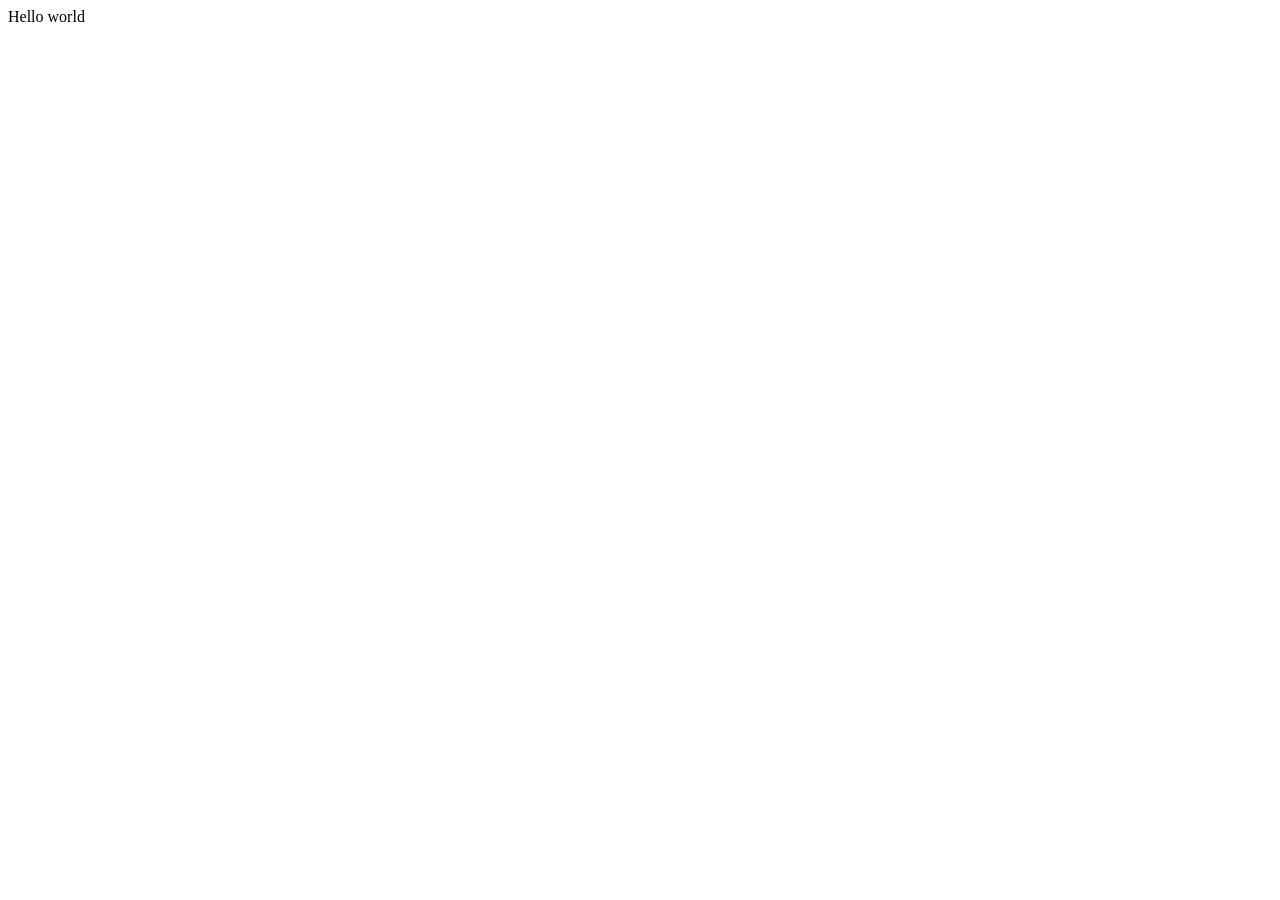
==== index.html @ 53797364 "feat: add 2 failes" ====
<!DOCTYPE html>
<html lang="en">
<head>
   <meta charset="UTF-8">
   <meta http-equiv="X-UA-Compatible" content="IE=edge">
   <meta name="viewport" content="width=device-width, initial-scale=1.0">
   <title>Document</title>
</head>
<body>
   Hello world
</body>
</html>
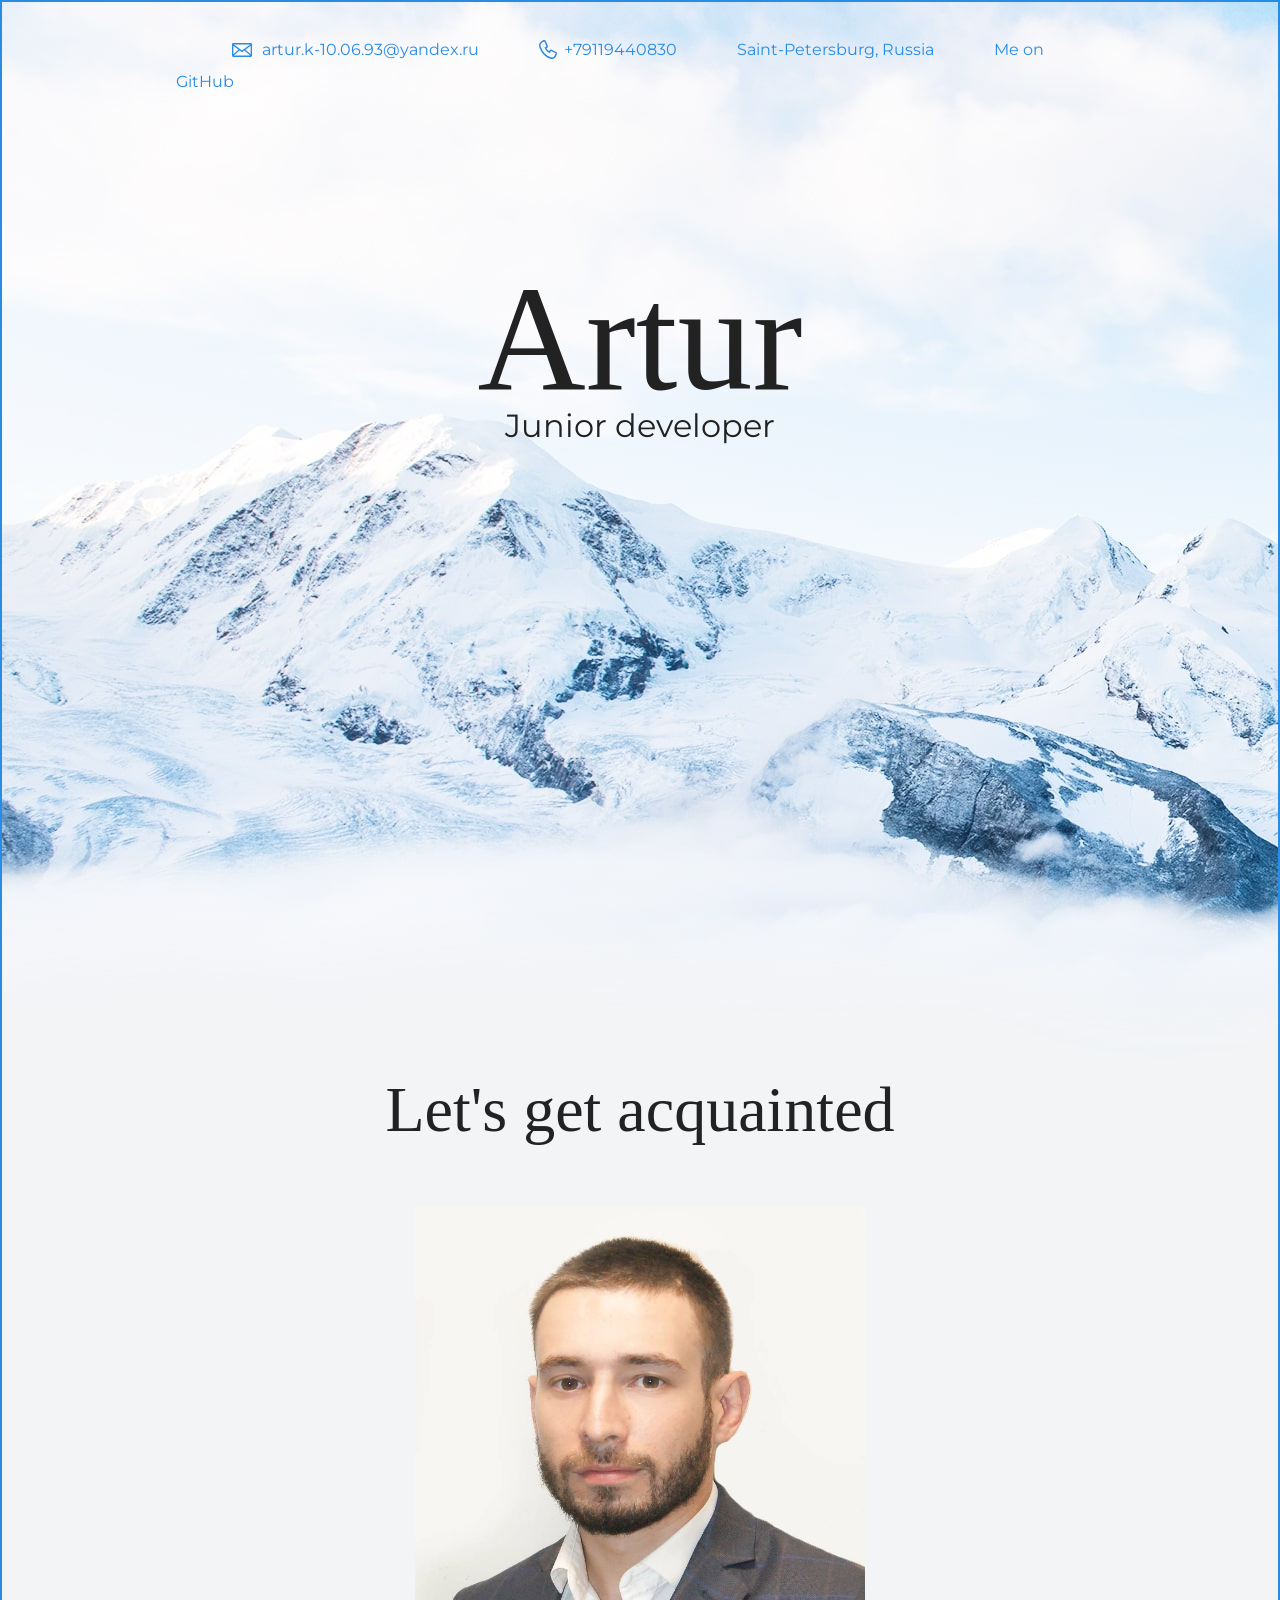
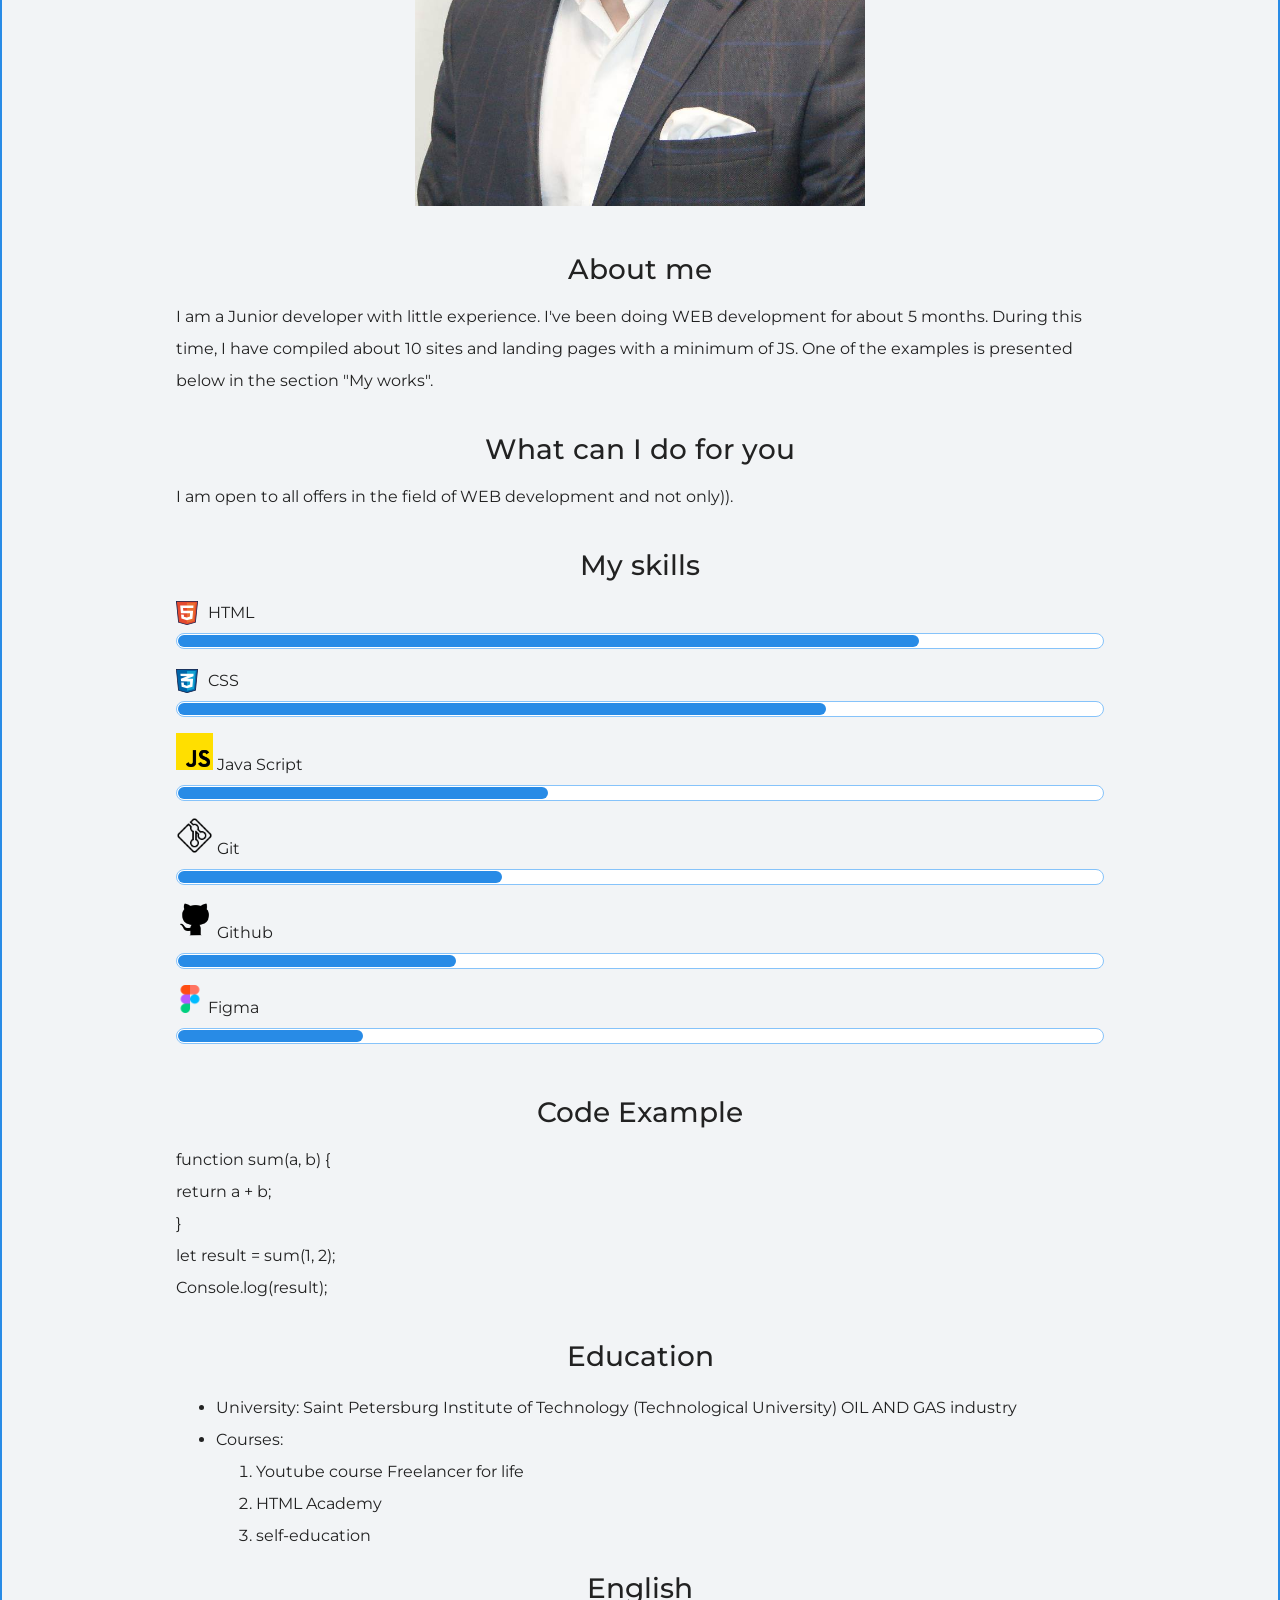
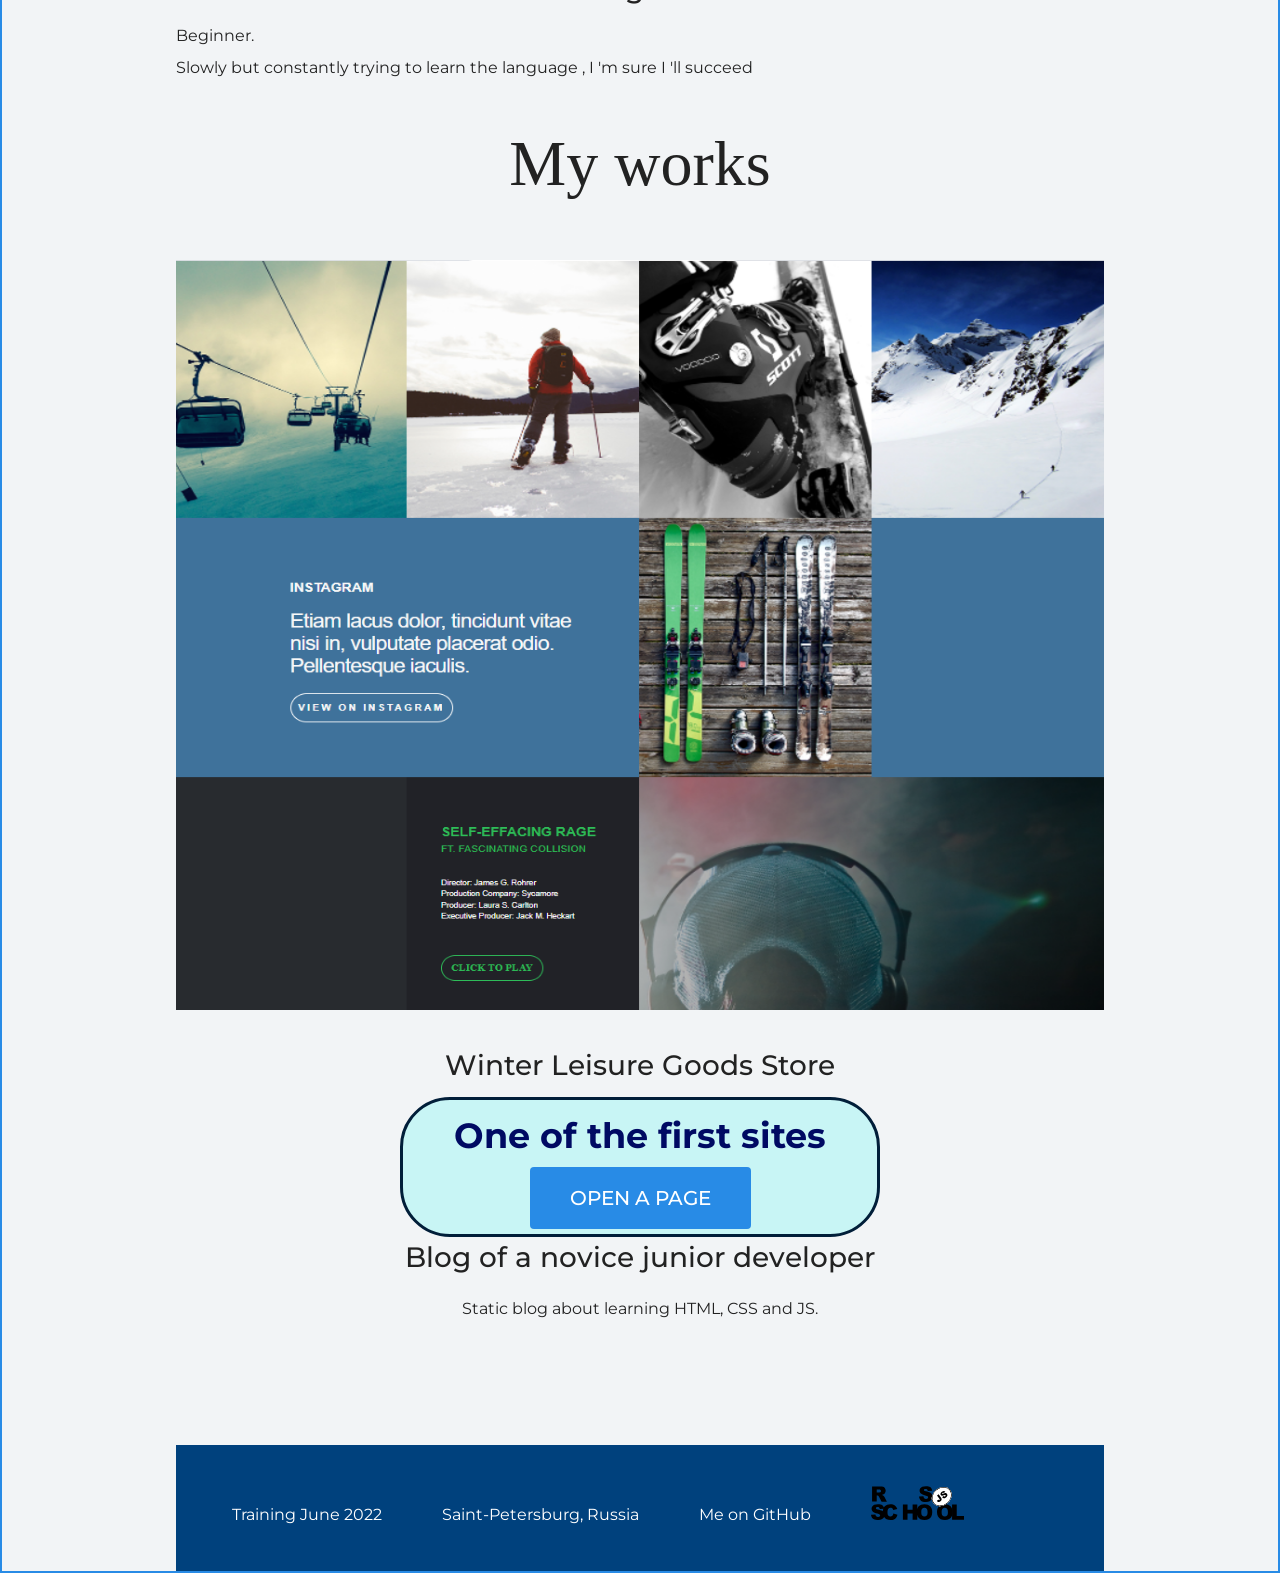
==== commit c86efd38: "feat:copy failes" ====
--- a/index.html
+++ b/index.html
@@ -1,12 +1,90 @@
 <!DOCTYPE html>
-<html lang="en">
-<head>
-   <meta charset="UTF-8">
-   <meta http-equiv="X-UA-Compatible" content="IE=edge">
-   <meta name="viewport" content="width=device-width, initial-scale=1.0">
-   <title>Document</title>
-</head>
-<body>
-   Hello world
-</body>
+<html lang="ru">
+  <head>
+    <meta charset="UTF-8">
+    <link rel="stylesheet" href="style.css">
+    <link href="https://fonts.googleapis.com/css?family=Montserrat:400,500,700|Old+Standard+TT&display=swap&subset=cyrillic" rel="stylesheet">
+    <title>VC Junior Developer</title>
+  </head>
+
+  <body>
+    <div class="container">
+    <header class="page-header">
+      <a class="header-email" href="https://mail.yandex.ru" target="_blank">artur.k-10.06.93@yandex.ru</a>
+      <a class="header-phone" href="tel:+79119440830" target="_blank">+79119440830</a>
+      <a class="Location" href="https://en.wikipedia.org/wiki/Saint_Petersburg" target="_blank">Saint-Petersburg, Russia</a>
+      <a class="GitHub" href="https://github.com/artur13131313" target="_blank">Me on GitHub</a>
+    </header>
+    <main>
+      <section class="hero-image">
+        <h1 class="heading">Artur</h1>
+        <p>Junior developer</p>
+      </section>
+  
+      <section class="intro">
+        <h2 class="subheading">Let's get acquainted</h2>
+        <figure class="user-image">
+          <img src="files/user.jpg" width="450" height="600" alt="My photo">
+        </figure>
+        <h3>About me</h3>
+        <p>I am a Junior developer with little experience. I've been doing WEB development for about 5 months. During this time, I have compiled about 10 sites and landing pages with a minimum of JS. One of the examples is presented below in the section "My works".</p>
+        <h3>What can I do for you</h3>
+        <p>I am open to all offers in the field of WEB development and not only)).</p>
+        <div class="skills"> <h3> My skills</h3></div>
+        <dl class="skills-list">
+          <dt class="skill-html">HTML</dt>
+          <dd class="level"><div style="width: 80%;">80%</div></dd>
+          <dt class="skill-css">CSS</dt>
+          <dd class="level"><div style="width: 70%;">70%</div></dd>
+          <dt class="skill-js"><img src="img/js.png" alt="img-js"> Java Script</dt>
+          <dd class="level"><div style="width: 40%;">40%</div></dd>
+          <dt class="skill-git"><img src="img/git.png" alt="img-git"> Git</dt>
+          <dd class="level"><div style="width: 35%;">35%</div></dd>
+          <dt class="skill-github"><img src="img/github.png" alt="img-github"> Github</dt>
+          <dd class="level"><div style="width: 30%;">30%</div></dd>
+          <dt class="skill-figma"><img src="img/figma.png" alt="img-figma"> Figma</dt>
+          <dd class="level"><div style="width: 20%;">20%</div></dd>
+        </dl> <br>
+        <h3>Code Example</h3>
+        <p>function sum(a, b) { <br>
+          return a + b; <br>
+        } <br>
+        
+        let result = sum(1, 2); <br>
+        Console.log(result);</p>
+        <h3>Education</h3>
+        <ul>
+          <li>University: Saint Petersburg Institute of Technology (Technological University) OIL AND GAS industry</li>
+          <li>Courses: <ol>
+            <li>Youtube course Freelancer for life</li>
+            <li>HTML Academy</li>
+            <li>self-education</li>
+          </ol> </li>
+        </ul>
+        <h3>English</h3>
+        <p>Beginner. <br> Slowly but constantly trying to learn the language , I 'm sure I 'll succeed</p>
+      </section>
+  
+      <section class="portfolio">
+        <h2 class="subheading">My works</h2>
+        <figure class="project-image">
+          <img src="files/project.png" width="928" height="750" alt="Website of a home goods store">
+        </figure>
+        <h3>Winter Leisure Goods Store</h3>
+        <div class="my__fist__saite">
+          <p>One of the first sites</p>
+          <a class="button" href="project/index.html" target="_blank">Open a page</a>
+        </div>
+        <h3>Blog of a novice junior developer</h3>
+        <p>Static blog about learning HTML, CSS and JS.</p>
+      </section>
+    </main>
+    <footer class="page-footer">
+      <a class="year" href="https://rs.school/js/" target="_blank">Training June 2022</a>
+      <a class="Location" href="https://en.wikipedia.org/wiki/Saint_Petersburg" target="_blank">Saint-Petersburg, Russia</a>
+      <a class="GitHub" href="https://github.com/artur13131313" target="_blank">Me on GitHub</a>
+      <a class="rs" href="https://rs.school/js/" target="_blank"><img src="img/rs.svg" alt="img-rsschool"></a>
+    </footer>
+    </div>
+  </body>
 </html>
--- a/style.css
+++ b/style.css
@@ -0,0 +1,244 @@
+body {
+  margin: 0;
+  min-width: 960px;
+  font-family: "Montserrat", "Helvetica", "Arial", sans-serif;
+  font-size: 16px;
+  line-height: 32px;
+  color: #222222;
+  background-color: #f2f4f6;
+  background-image: url("img/hero-bg.jpg");
+  background-repeat: no-repeat;
+  border: #288be6 solid 2px;
+}
+
+.container {
+  max-width: 928px;
+  margin: 0 auto;
+  padding: 0 16px;
+}
+
+.page-header {
+  margin: 0 0 160px;
+  padding: 32px 0 32px;
+  font-size: 16px;
+}
+
+.page-header .container,
+.page-footer .container {
+  max-width: 1408px;
+  text-align: right;
+}
+
+.page-header a {
+  margin-left: 56px;
+  color: #288be6;
+  text-decoration: none;
+  background-repeat: no-repeat;
+  background-position: left;
+}
+.rs img{
+  max-width: 10%;
+  max-height: 10%;
+}
+.header-email {
+  padding-left: 30px;
+  background-image: url("img/icon-email-header.svg");
+}
+
+.header-phone {
+  padding-left: 25px;
+  background-image: url("img/icon-phone-header.svg");
+}
+
+.hero-image {
+  margin-bottom: 620px;
+  text-align: center;
+}
+
+.hero-image .container {
+  max-width: 1408px;
+  text-align: center;
+}
+
+.heading {
+  margin: 0 0 16px;
+  font-family: "Old Standard TT", "Times", "Times New Roman", serif;
+  font-size: 150px;
+  line-height: 96px;
+  font-weight: 500;
+}
+
+.hero-image p {
+  margin: 0;
+  font-size: 32px;
+  line-height: 48px;
+}
+
+.intro {
+  margin: 0 0 40px;
+}
+
+.subheading {
+  margin: 0 0 56px;
+  font-family: "Old Standard TT", "Times", "Times New Roman", serif;
+  font-size: 64px;
+  line-height: 80px;
+  font-weight: 400;
+  text-align: center;
+}
+
+.user-image {
+  margin: 0 0 32px;
+  text-align: center;
+}
+
+.intro h3,
+.portfolio h3 {
+  text-align: center;
+  margin: 0 0 12px;
+  font-size: 28px;
+  line-height: 40px;
+  font-weight: 500;
+}
+
+.intro p {
+  margin: 0 0 32px;
+}
+
+.skills-list {
+  margin: 0;
+  padding: 0;
+}
+
+.skills-list dt {
+  background-repeat: no-repeat;
+  background-position: left;
+}
+
+.skill-html {
+  padding-left: 32px;
+  background-image: url("img/icon-html.svg");
+}
+
+.skill-css {
+  padding-left: 32px;
+  background-image: url("img/icon-css.svg");
+}
+
+.skill-git img {
+  max-width: 4%;
+  max-height: 4%;
+}
+
+.skill-figma img {
+  max-width: 3%;
+  max-height: 3%;
+}
+.skill-js img {
+  max-width: 4%;
+  max-height: 4%;
+}
+.skill-github img {
+  max-width: 4%;
+  max-height: 4%;
+}
+
+.level {
+  margin: 4px 0 16px;
+  padding: 0;
+  height: 14px;
+  font-size: 0;
+  background-color: #ffffff;
+  border: 1px solid #86c3fa;
+  border-radius: 8px;
+}
+
+.level div {
+  margin: 1px;
+  height: 12px;
+  background-color: #288be6;
+  border-radius: 6px;
+}
+
+.portfolio {
+  margin: 0 0 120px;
+}
+
+.projects {
+  margin: 0;
+  padding: 0;
+  list-style: none;
+}
+
+.projects li {
+  margin: 0 0 80px;
+}
+
+.project-image {
+  margin: 0 0 24px;
+  text-align: center;
+}
+
+.projects p {
+  margin: 0 0 24px;
+}
+
+.button {
+  padding: 15px 40px;
+  display: inline-block;
+  vertical-align: baseline;
+  text-decoration: none;
+  text-transform: uppercase;
+  border-radius: 4px;
+  background-color: #288be6;
+  color: #ffffff;
+  font-size: 20px;
+  font-weight: 500;
+}
+.button:hover {
+  background-color: blue;
+  color: magenta;
+}
+
+.page-footer {
+  padding: 40px 0;
+  background-color: #00417d;
+}
+
+.page-footer a {
+  margin-left: 56px;
+  color: #ffffff;
+  text-decoration: none;
+  background-repeat: no-repeat;
+  background-position: left;
+}
+
+.footer-email {
+  padding-left: 30px;
+  background-image: url("img/icon-email-footer.svg");
+}
+
+.footer-phone {
+  padding-left: 25px;
+  background-image: url("img/icon-phone-footer.svg");
+}
+
+.portfolio {
+  text-align: center;
+}
+
+.my__fist__saite {
+  background-color: rgb(200, 245, 245);
+  max-width: 50%;
+  margin: 0 auto;
+  border: #011e39 solid 3px;
+  padding: 5px;
+  border-radius: 50px;
+}
+
+.my__fist__saite p {
+  font-size: 35px;
+  margin: 15px;
+  font-weight: 700;
+  color: rgb(0, 10, 99);
+}
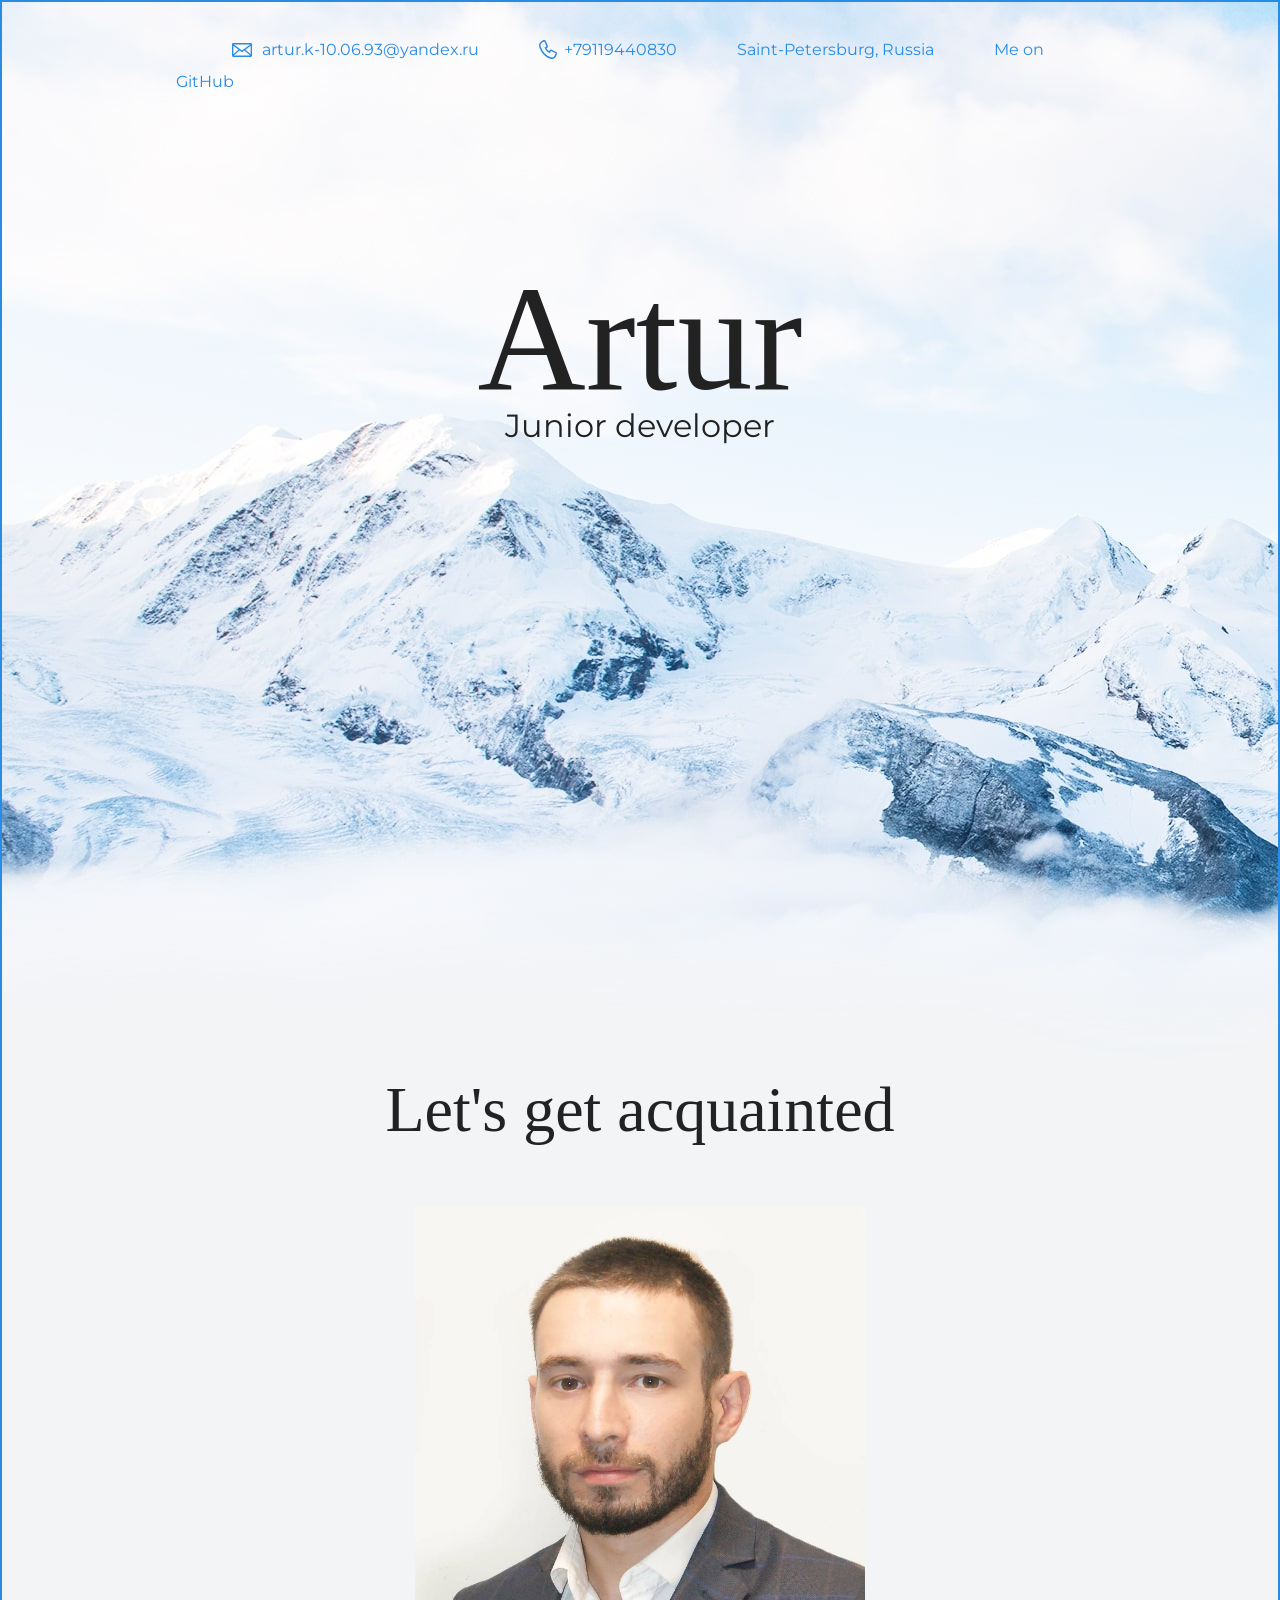
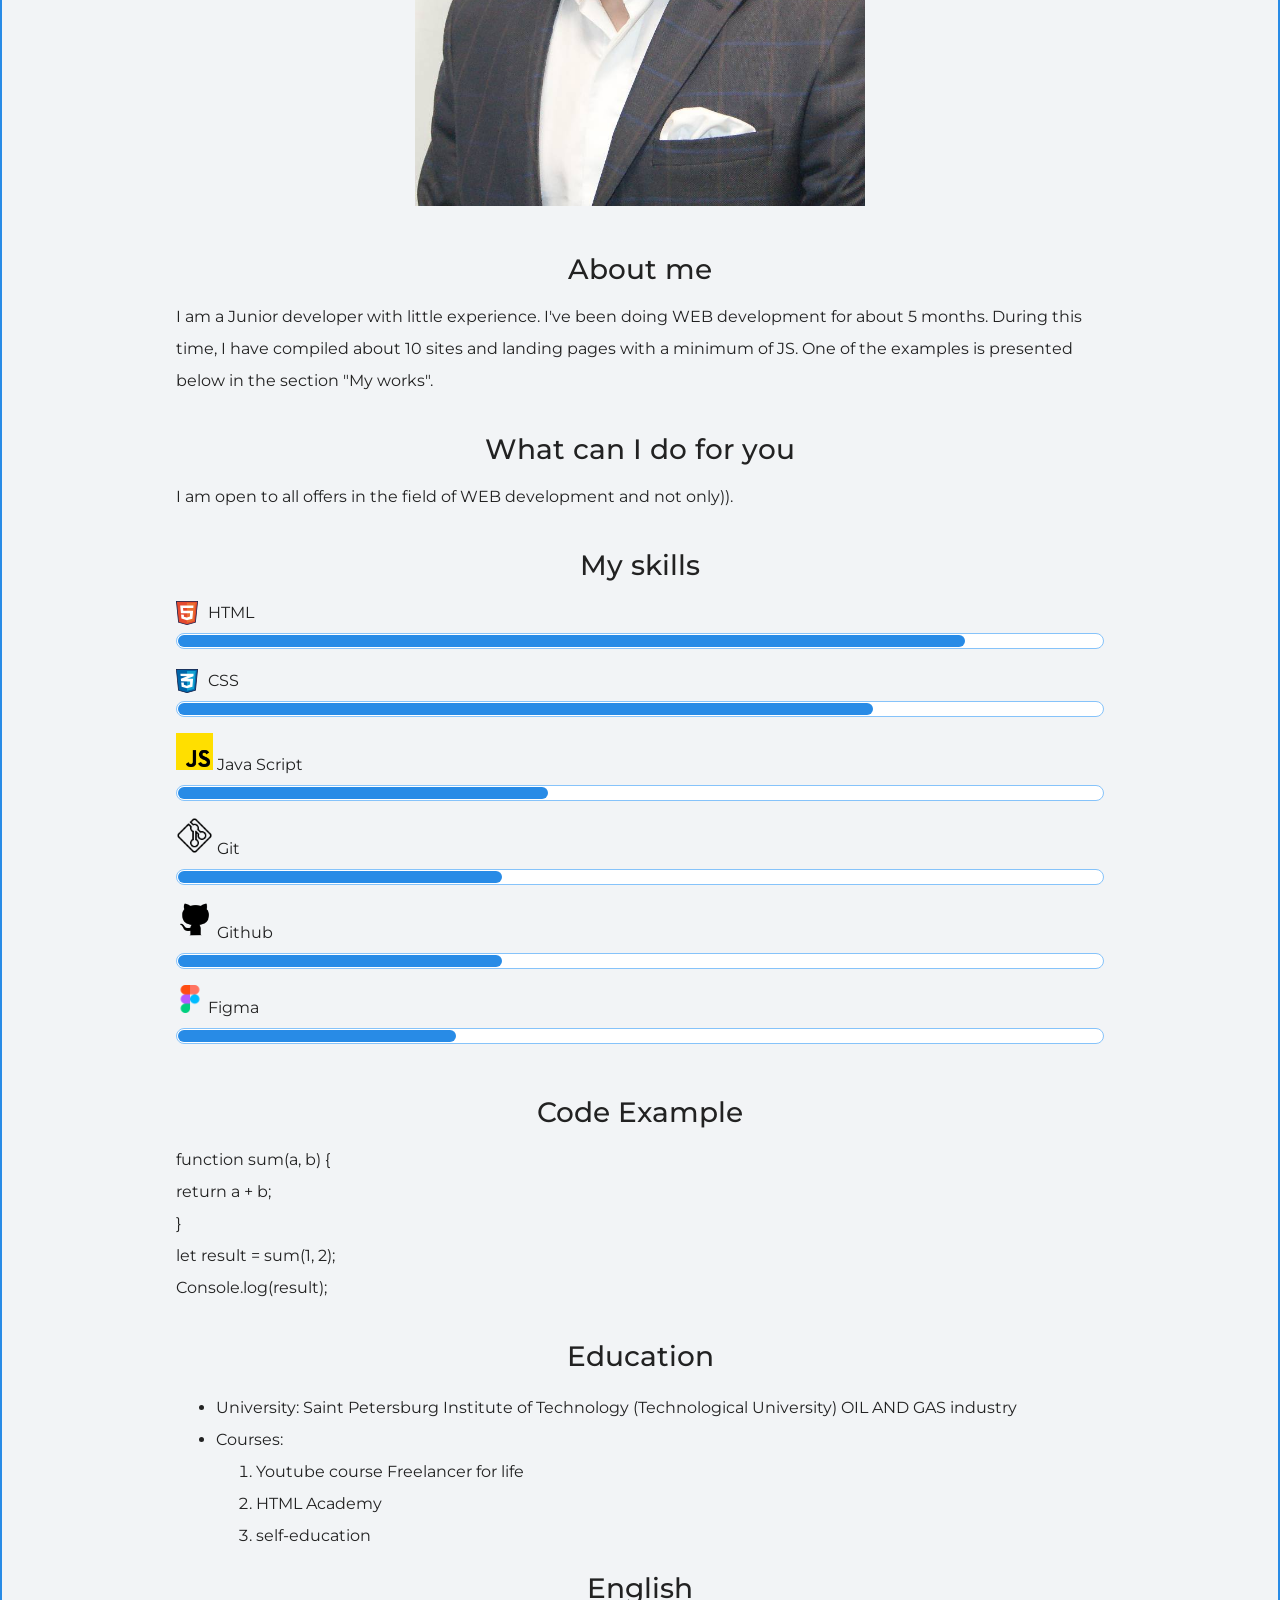
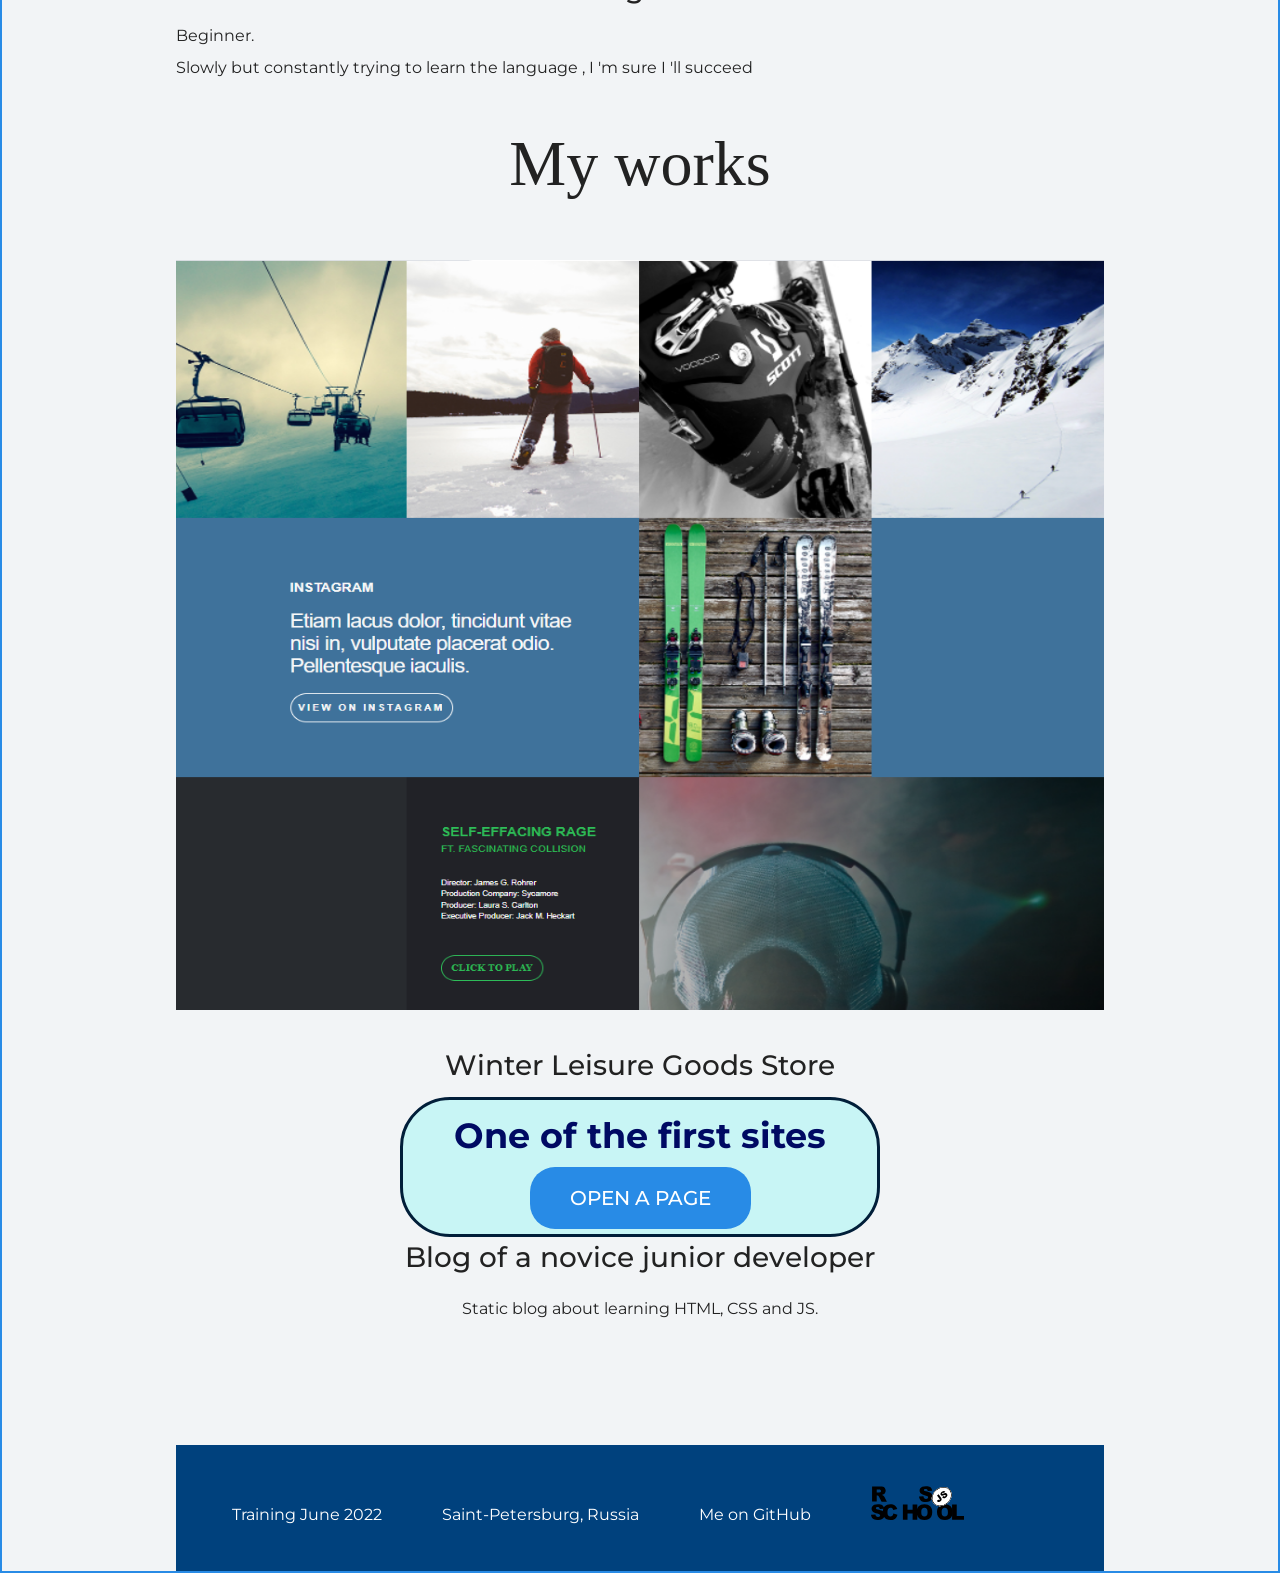
==== commit bebfd0fd: "feat: new css and html modified" ====
--- a/index.html
+++ b/index.html
@@ -3,17 +3,19 @@
   <head>
     <meta charset="UTF-8">
     <link rel="stylesheet" href="style.css">
-    <link href="https://fonts.googleapis.com/css?family=Montserrat:400,500,700|Old+Standard+TT&display=swap&subset=cyrillic" rel="stylesheet">
+    <link href="https://fonts.googleapis.com/css?family=Montserrat:400,500,700 Old+Standard+TT&display=swap&subset=cyrillic" rel="stylesheet">
     <title>VC Junior Developer</title>
   </head>
 
   <body>
     <div class="container">
     <header class="page-header">
-      <a class="header-email" href="https://mail.yandex.ru" target="_blank">artur.k-10.06.93@yandex.ru</a>
-      <a class="header-phone" href="tel:+79119440830" target="_blank">+79119440830</a>
-      <a class="Location" href="https://en.wikipedia.org/wiki/Saint_Petersburg" target="_blank">Saint-Petersburg, Russia</a>
-      <a class="GitHub" href="https://github.com/artur13131313" target="_blank">Me on GitHub</a>
+      <nav>
+        <a class="header-email" href="https://mail.yandex.ru" target="_blank">artur.k-10.06.93@yandex.ru</a>
+        <a class="header-phone" href="tel:+79119440830" target="_blank">+79119440830</a>
+        <a class="Location" href="https://en.wikipedia.org/wiki/Saint_Petersburg" target="_blank">Saint-Petersburg, Russia</a>
+        <a class="GitHub" href="https://github.com/artur13131313" target="_blank">Me on GitHub</a>
+      </nav>
     </header>
     <main>
       <section class="hero-image">
@@ -33,17 +35,17 @@
         <div class="skills"> <h3> My skills</h3></div>
         <dl class="skills-list">
           <dt class="skill-html">HTML</dt>
-          <dd class="level"><div style="width: 80%;">80%</div></dd>
+          <dd class="level"><div style="width: 85%;">85%</div></dd>
           <dt class="skill-css">CSS</dt>
-          <dd class="level"><div style="width: 70%;">70%</div></dd>
+          <dd class="level"><div style="width: 75%;">75%</div></dd>
           <dt class="skill-js"><img src="img/js.png" alt="img-js"> Java Script</dt>
           <dd class="level"><div style="width: 40%;">40%</div></dd>
           <dt class="skill-git"><img src="img/git.png" alt="img-git"> Git</dt>
           <dd class="level"><div style="width: 35%;">35%</div></dd>
           <dt class="skill-github"><img src="img/github.png" alt="img-github"> Github</dt>
+          <dd class="level"><div style="width: 35%;">35%</div></dd>
+          <dt class="skill-figma"><img src="img/figma.png" alt="img-figma"> Figma</dt>
           <dd class="level"><div style="width: 30%;">30%</div></dd>
-          <dt class="skill-figma"><img src="img/figma.png" alt="img-figma"> Figma</dt>
-          <dd class="level"><div style="width: 20%;">20%</div></dd>
         </dl> <br>
         <h3>Code Example</h3>
         <p>function sum(a, b) { <br>
--- a/style.css
+++ b/style.css
@@ -194,6 +194,7 @@
   color: #ffffff;
   font-size: 20px;
   font-weight: 500;
+  border-radius: 25px;
 }
 .button:hover {
   background-color: blue;
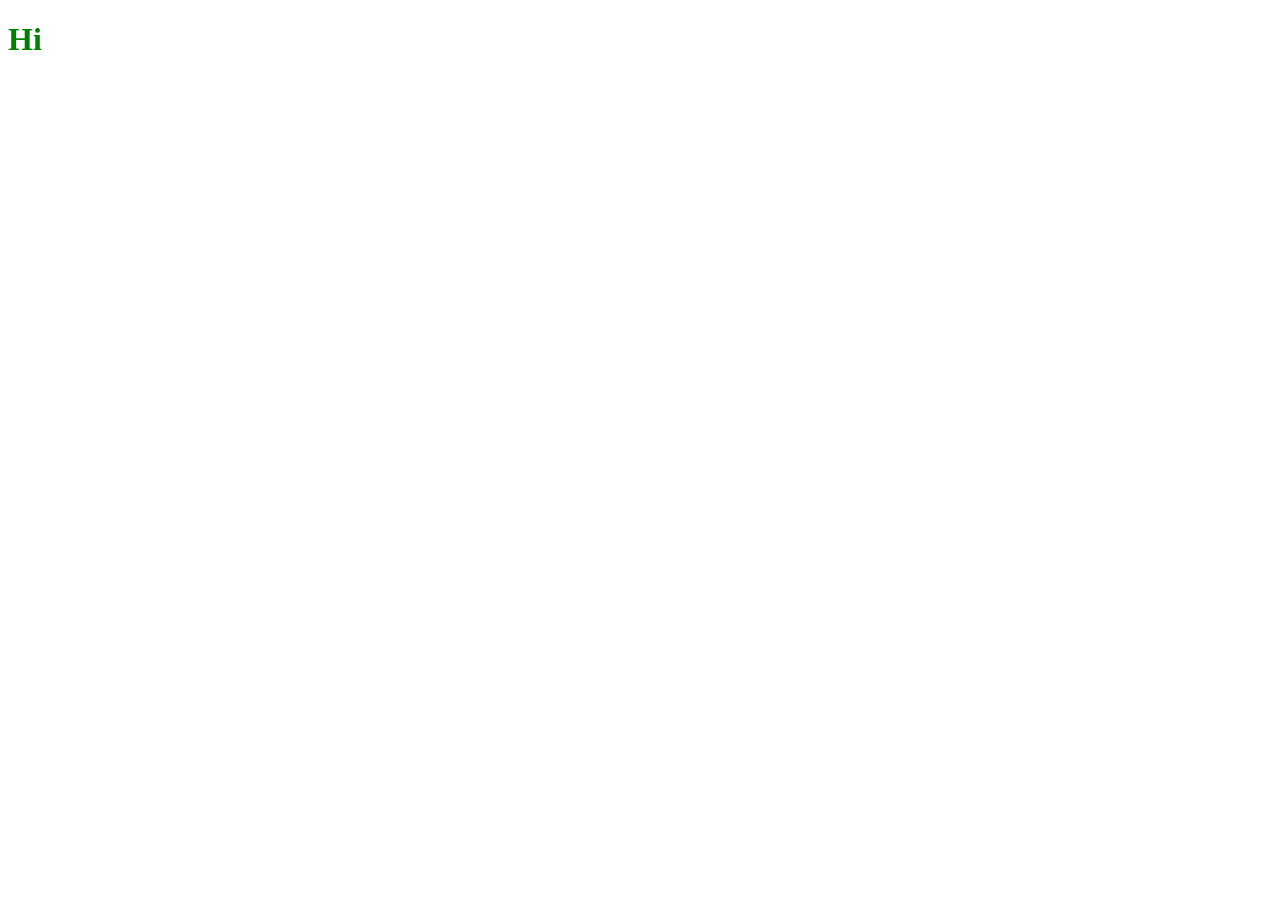
==== commit 9035fc8a: "feat: add html css file" ====
--- a/index.html
+++ b/index.html
@@ -1,92 +1,13 @@
-<!DOCTYPE html>
-<html lang="ru">
-  <head>
-    <meta charset="UTF-8">
-    <link rel="stylesheet" href="style.css">
-    <link href="https://fonts.googleapis.com/css?family=Montserrat:400,500,700 Old+Standard+TT&display=swap&subset=cyrillic" rel="stylesheet">
-    <title>VC Junior Developer</title>
-  </head>
-
-  <body>
-    <div class="container">
-    <header class="page-header">
-      <nav>
-        <a class="header-email" href="https://mail.yandex.ru" target="_blank">artur.k-10.06.93@yandex.ru</a>
-        <a class="header-phone" href="tel:+79119440830" target="_blank">+79119440830</a>
-        <a class="Location" href="https://en.wikipedia.org/wiki/Saint_Petersburg" target="_blank">Saint-Petersburg, Russia</a>
-        <a class="GitHub" href="https://github.com/artur13131313" target="_blank">Me on GitHub</a>
-      </nav>
-    </header>
-    <main>
-      <section class="hero-image">
-        <h1 class="heading">Artur</h1>
-        <p>Junior developer</p>
-      </section>
-  
-      <section class="intro">
-        <h2 class="subheading">Let's get acquainted</h2>
-        <figure class="user-image">
-          <img src="files/user.jpg" width="450" height="600" alt="My photo">
-        </figure>
-        <h3>About me</h3>
-        <p>I am a Junior developer with little experience. I've been doing WEB development for about 5 months. During this time, I have compiled about 10 sites and landing pages with a minimum of JS. One of the examples is presented below in the section "My works".</p>
-        <h3>What can I do for you</h3>
-        <p>I am open to all offers in the field of WEB development and not only)).</p>
-        <div class="skills"> <h3> My skills</h3></div>
-        <dl class="skills-list">
-          <dt class="skill-html">HTML</dt>
-          <dd class="level"><div style="width: 85%;">85%</div></dd>
-          <dt class="skill-css">CSS</dt>
-          <dd class="level"><div style="width: 75%;">75%</div></dd>
-          <dt class="skill-js"><img src="img/js.png" alt="img-js"> Java Script</dt>
-          <dd class="level"><div style="width: 40%;">40%</div></dd>
-          <dt class="skill-git"><img src="img/git.png" alt="img-git"> Git</dt>
-          <dd class="level"><div style="width: 35%;">35%</div></dd>
-          <dt class="skill-github"><img src="img/github.png" alt="img-github"> Github</dt>
-          <dd class="level"><div style="width: 35%;">35%</div></dd>
-          <dt class="skill-figma"><img src="img/figma.png" alt="img-figma"> Figma</dt>
-          <dd class="level"><div style="width: 30%;">30%</div></dd>
-        </dl> <br>
-        <h3>Code Example</h3>
-        <p>function sum(a, b) { <br>
-          return a + b; <br>
-        } <br>
-        
-        let result = sum(1, 2); <br>
-        Console.log(result);</p>
-        <h3>Education</h3>
-        <ul>
-          <li>University: Saint Petersburg Institute of Technology (Technological University) OIL AND GAS industry</li>
-          <li>Courses: <ol>
-            <li>Youtube course Freelancer for life</li>
-            <li>HTML Academy</li>
-            <li>self-education</li>
-          </ol> </li>
-        </ul>
-        <h3>English</h3>
-        <p>Beginner. <br> Slowly but constantly trying to learn the language , I 'm sure I 'll succeed</p>
-      </section>
-  
-      <section class="portfolio">
-        <h2 class="subheading">My works</h2>
-        <figure class="project-image">
-          <img src="files/project.png" width="928" height="750" alt="Website of a home goods store">
-        </figure>
-        <h3>Winter Leisure Goods Store</h3>
-        <div class="my__fist__saite">
-          <p>One of the first sites</p>
-          <a class="button" href="project/index.html" target="_blank">Open a page</a>
-        </div>
-        <h3>Blog of a novice junior developer</h3>
-        <p>Static blog about learning HTML, CSS and JS.</p>
-      </section>
-    </main>
-    <footer class="page-footer">
-      <a class="year" href="https://rs.school/js/" target="_blank">Training June 2022</a>
-      <a class="Location" href="https://en.wikipedia.org/wiki/Saint_Petersburg" target="_blank">Saint-Petersburg, Russia</a>
-      <a class="GitHub" href="https://github.com/artur13131313" target="_blank">Me on GitHub</a>
-      <a class="rs" href="https://rs.school/js/" target="_blank"><img src="img/rs.svg" alt="img-rsschool"></a>
-    </footer>
-    </div>
-  </body>
+<!DOCTYPE html>
+<html lang="en">
+<head>
+  <meta charset="UTF-8">
+  <meta http-equiv="X-UA-Compatible" content="IE=edge">
+  <meta name="viewport" content="width=device-width, initial-scale=1.0">
+  <title>CV2. HTML, CSS, Git Basics</title>
+  <link rel="stylesheet" href="style.css">
+</head>
+<body>
+  <h1>Hi</h1>
+</body>
 </html>
--- a/style.css
+++ b/style.css
@@ -1,245 +1,3 @@
-body {
-  margin: 0;
-  min-width: 960px;
-  font-family: "Montserrat", "Helvetica", "Arial", sans-serif;
-  font-size: 16px;
-  line-height: 32px;
-  color: #222222;
-  background-color: #f2f4f6;
-  background-image: url("img/hero-bg.jpg");
-  background-repeat: no-repeat;
-  border: #288be6 solid 2px;
-}
-
-.container {
-  max-width: 928px;
-  margin: 0 auto;
-  padding: 0 16px;
-}
-
-.page-header {
-  margin: 0 0 160px;
-  padding: 32px 0 32px;
-  font-size: 16px;
-}
-
-.page-header .container,
-.page-footer .container {
-  max-width: 1408px;
-  text-align: right;
-}
-
-.page-header a {
-  margin-left: 56px;
-  color: #288be6;
-  text-decoration: none;
-  background-repeat: no-repeat;
-  background-position: left;
-}
-.rs img{
-  max-width: 10%;
-  max-height: 10%;
-}
-.header-email {
-  padding-left: 30px;
-  background-image: url("img/icon-email-header.svg");
-}
-
-.header-phone {
-  padding-left: 25px;
-  background-image: url("img/icon-phone-header.svg");
-}
-
-.hero-image {
-  margin-bottom: 620px;
-  text-align: center;
-}
-
-.hero-image .container {
-  max-width: 1408px;
-  text-align: center;
-}
-
-.heading {
-  margin: 0 0 16px;
-  font-family: "Old Standard TT", "Times", "Times New Roman", serif;
-  font-size: 150px;
-  line-height: 96px;
-  font-weight: 500;
-}
-
-.hero-image p {
-  margin: 0;
-  font-size: 32px;
-  line-height: 48px;
-}
-
-.intro {
-  margin: 0 0 40px;
-}
-
-.subheading {
-  margin: 0 0 56px;
-  font-family: "Old Standard TT", "Times", "Times New Roman", serif;
-  font-size: 64px;
-  line-height: 80px;
-  font-weight: 400;
-  text-align: center;
-}
-
-.user-image {
-  margin: 0 0 32px;
-  text-align: center;
-}
-
-.intro h3,
-.portfolio h3 {
-  text-align: center;
-  margin: 0 0 12px;
-  font-size: 28px;
-  line-height: 40px;
-  font-weight: 500;
-}
-
-.intro p {
-  margin: 0 0 32px;
-}
-
-.skills-list {
-  margin: 0;
-  padding: 0;
-}
-
-.skills-list dt {
-  background-repeat: no-repeat;
-  background-position: left;
-}
-
-.skill-html {
-  padding-left: 32px;
-  background-image: url("img/icon-html.svg");
-}
-
-.skill-css {
-  padding-left: 32px;
-  background-image: url("img/icon-css.svg");
-}
-
-.skill-git img {
-  max-width: 4%;
-  max-height: 4%;
-}
-
-.skill-figma img {
-  max-width: 3%;
-  max-height: 3%;
-}
-.skill-js img {
-  max-width: 4%;
-  max-height: 4%;
-}
-.skill-github img {
-  max-width: 4%;
-  max-height: 4%;
-}
-
-.level {
-  margin: 4px 0 16px;
-  padding: 0;
-  height: 14px;
-  font-size: 0;
-  background-color: #ffffff;
-  border: 1px solid #86c3fa;
-  border-radius: 8px;
-}
-
-.level div {
-  margin: 1px;
-  height: 12px;
-  background-color: #288be6;
-  border-radius: 6px;
-}
-
-.portfolio {
-  margin: 0 0 120px;
-}
-
-.projects {
-  margin: 0;
-  padding: 0;
-  list-style: none;
-}
-
-.projects li {
-  margin: 0 0 80px;
-}
-
-.project-image {
-  margin: 0 0 24px;
-  text-align: center;
-}
-
-.projects p {
-  margin: 0 0 24px;
-}
-
-.button {
-  padding: 15px 40px;
-  display: inline-block;
-  vertical-align: baseline;
-  text-decoration: none;
-  text-transform: uppercase;
-  border-radius: 4px;
-  background-color: #288be6;
-  color: #ffffff;
-  font-size: 20px;
-  font-weight: 500;
-  border-radius: 25px;
-}
-.button:hover {
-  background-color: blue;
-  color: magenta;
-}
-
-.page-footer {
-  padding: 40px 0;
-  background-color: #00417d;
-}
-
-.page-footer a {
-  margin-left: 56px;
-  color: #ffffff;
-  text-decoration: none;
-  background-repeat: no-repeat;
-  background-position: left;
-}
-
-.footer-email {
-  padding-left: 30px;
-  background-image: url("img/icon-email-footer.svg");
-}
-
-.footer-phone {
-  padding-left: 25px;
-  background-image: url("img/icon-phone-footer.svg");
-}
-
-.portfolio {
-  text-align: center;
-}
-
-.my__fist__saite {
-  background-color: rgb(200, 245, 245);
-  max-width: 50%;
-  margin: 0 auto;
-  border: #011e39 solid 3px;
-  padding: 5px;
-  border-radius: 50px;
-}
-
-.my__fist__saite p {
-  font-size: 35px;
-  margin: 15px;
-  font-weight: 700;
-  color: rgb(0, 10, 99);
+h1 {
+   color: green;
 }
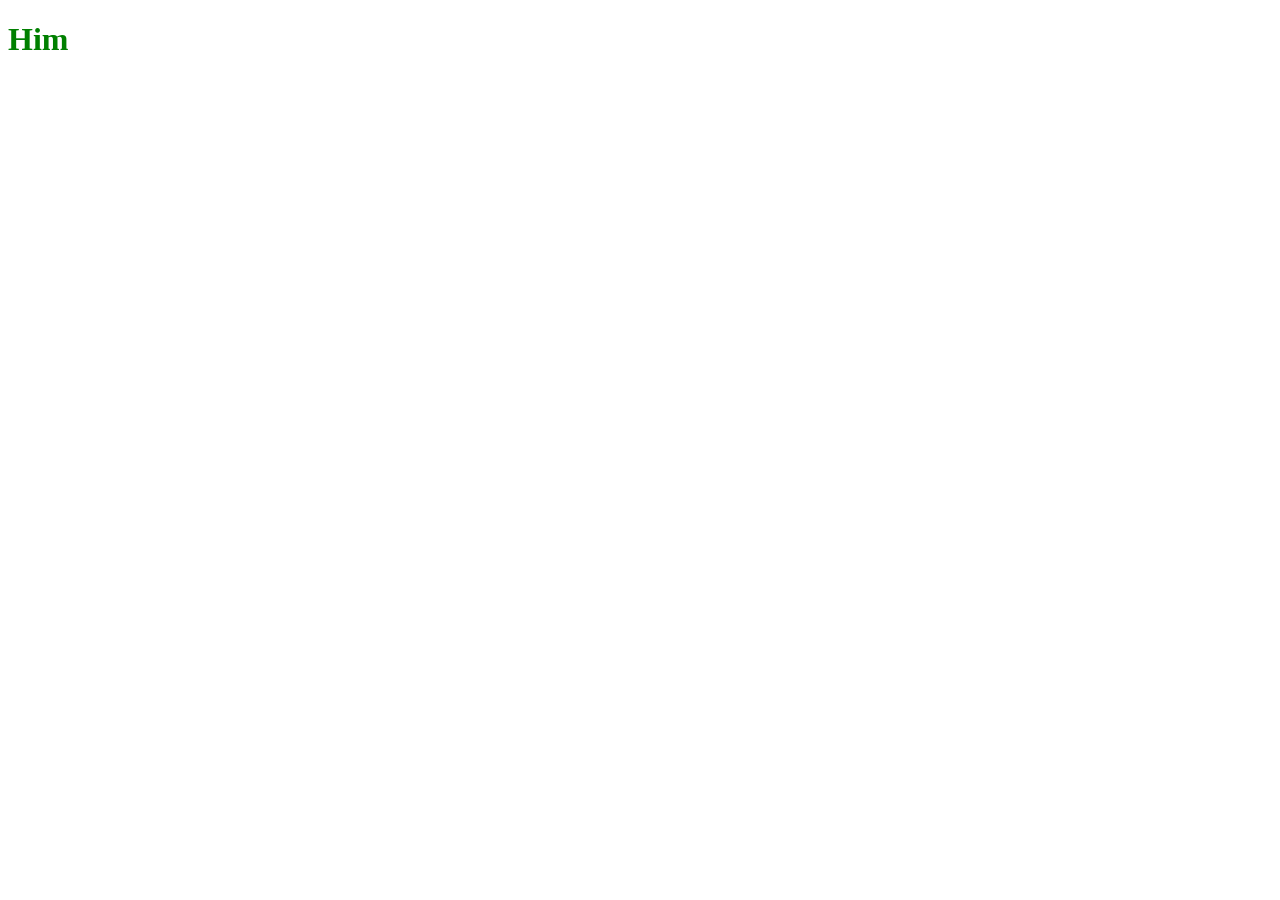
==== commit 0f517f1b: "docs: update description" ====
--- a/index.html
+++ b/index.html
@@ -8,6 +8,6 @@
   <link rel="stylesheet" href="style.css">
 </head>
 <body>
-  <h1>Hi</h1>
+  <h1>Him</h1>
 </body>
-</html>+</html>
